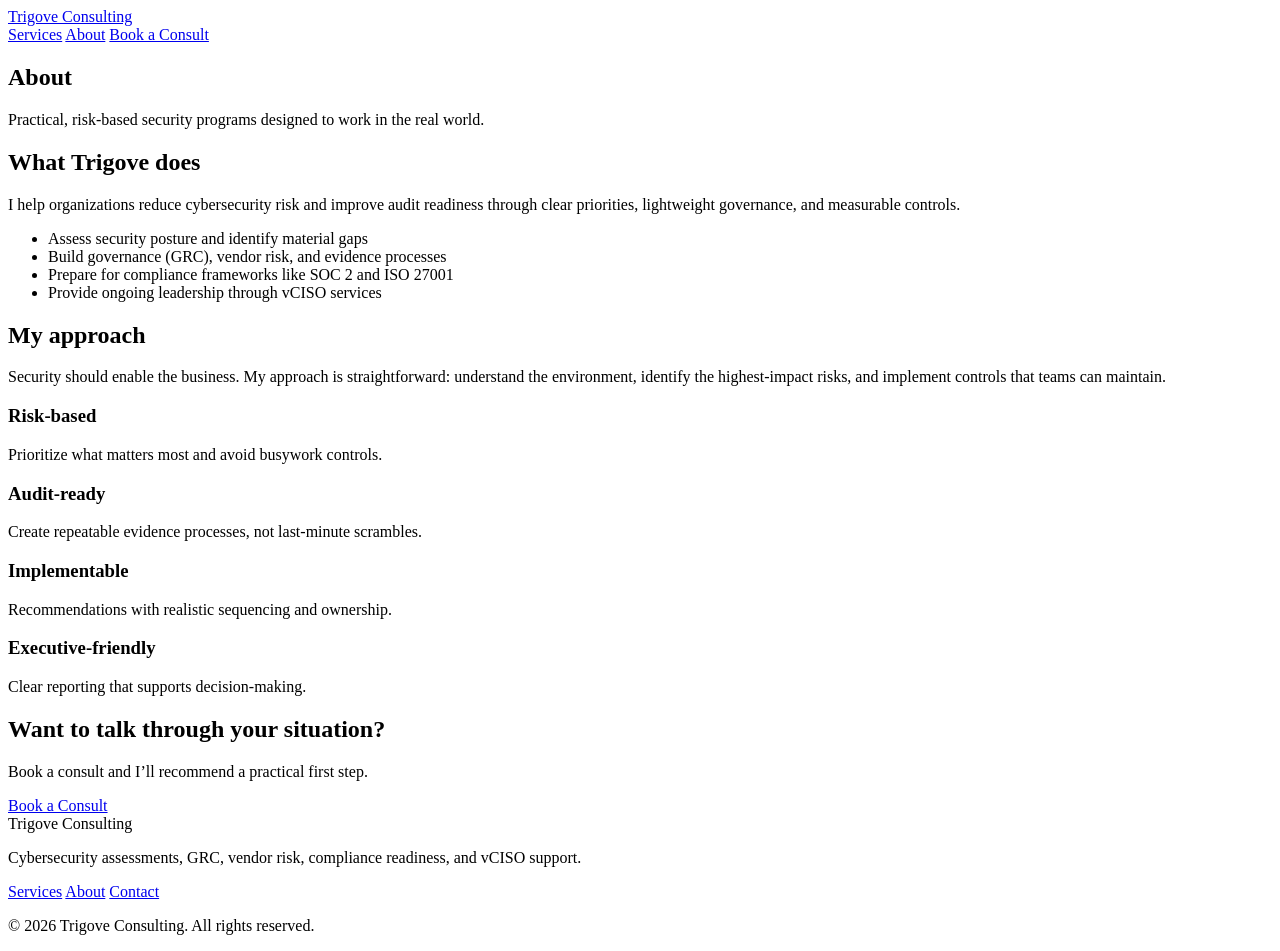
==== about.html @ 60529ab6 "Create about.html" ====
<!doctype html>
<html lang="en">
<head>
  <meta charset="utf-8" />
  <meta name="viewport" content="width=device-width, initial-scale=1" />
  <title>About | Trigove Consulting</title>
  <meta name="description" content="Trigove Consulting provides practical cybersecurity consulting for SMBs and growing teams." />
  <link rel="stylesheet" href="styles.css" />
</head>
<body>
  <header class="site-header">
    <div class="container header-inner">
      <a class="brand" href="index.html">
        <span class="brand-mark"></span>
        <span class="brand-text">Trigove Consulting</span>
      </a>

      <nav class="nav">
        <a href="services.html">Services</a>
        <a href="about.html" aria-current="page">About</a>
        <a href="contact.html" class="btn btn-primary">Book a Consult</a>
      </nav>
    </div>
  </header>

  <main>
    <section class="page-hero">
      <div class="container">
        <h1>About</h1>
        <p class="lead">
          Practical, risk-based security programs designed to work in the real world.
        </p>
      </div>
    </section>

    <section class="section">
      <div class="container split">
        <div class="card">
          <h2>What Trigove does</h2>
          <p class="muted">
            I help organizations reduce cybersecurity risk and improve audit readiness through clear priorities,
            lightweight governance, and measurable controls.
          </p>
          <ul class="checklist">
            <li>Assess security posture and identify material gaps</li>
            <li>Build governance (GRC), vendor risk, and evidence processes</li>
            <li>Prepare for compliance frameworks like SOC 2 and ISO 27001</li>
            <li>Provide ongoing leadership through vCISO services</li>
          </ul>
        </div>

        <div>
          <h2>My approach</h2>
          <p class="muted">
            Security should enable the business. My approach is straightforward: understand the environment,
            identify the highest-impact risks, and implement controls that teams can maintain.
          </p>
          <div class="grid-2">
            <div class="card">
              <h3>Risk-based</h3>
              <p>Prioritize what matters most and avoid busywork controls.</p>
            </div>
            <div class="card">
              <h3>Audit-ready</h3>
              <p>Create repeatable evidence processes, not last-minute scrambles.</p>
            </div>
            <div class="card">
              <h3>Implementable</h3>
              <p>Recommendations with realistic sequencing and ownership.</p>
            </div>
            <div class="card">
              <h3>Executive-friendly</h3>
              <p>Clear reporting that supports decision-making.</p>
            </div>
          </div>
        </div>
      </div>
    </section>

    <section class="section alt">
      <div class="container">
        <div class="cta-banner">
          <div>
            <h2>Want to talk through your situation?</h2>
            <p class="muted">Book a consult and I’ll recommend a practical first step.</p>
          </div>
          <a class="btn btn-primary" href="contact.html">Book a Consult</a>
        </div>
      </div>
    </section>
  </main>

  <footer class="site-footer">
    <div class="container footer-inner">
      <div>
        <div class="footer-brand">Trigove Consulting</div>
        <p class="muted small">Cybersecurity assessments, GRC, vendor risk, compliance readiness, and vCISO support.</p>
      </div>
      <div class="footer-links">
        <a href="services.html">Services</a>
        <a href="about.html">About</a>
        <a href="contact.html">Contact</a>
      </div>
    </div>
    <div class="container footer-bottom">
      <p class="muted small">© <span id="year"></span> Trigove Consulting. All rights reserved.</p>
    </div>
  </footer>

  <script>
    document.getElementById("year").textContent = new Date().getFullYear();
  </script>
</body>
</html>
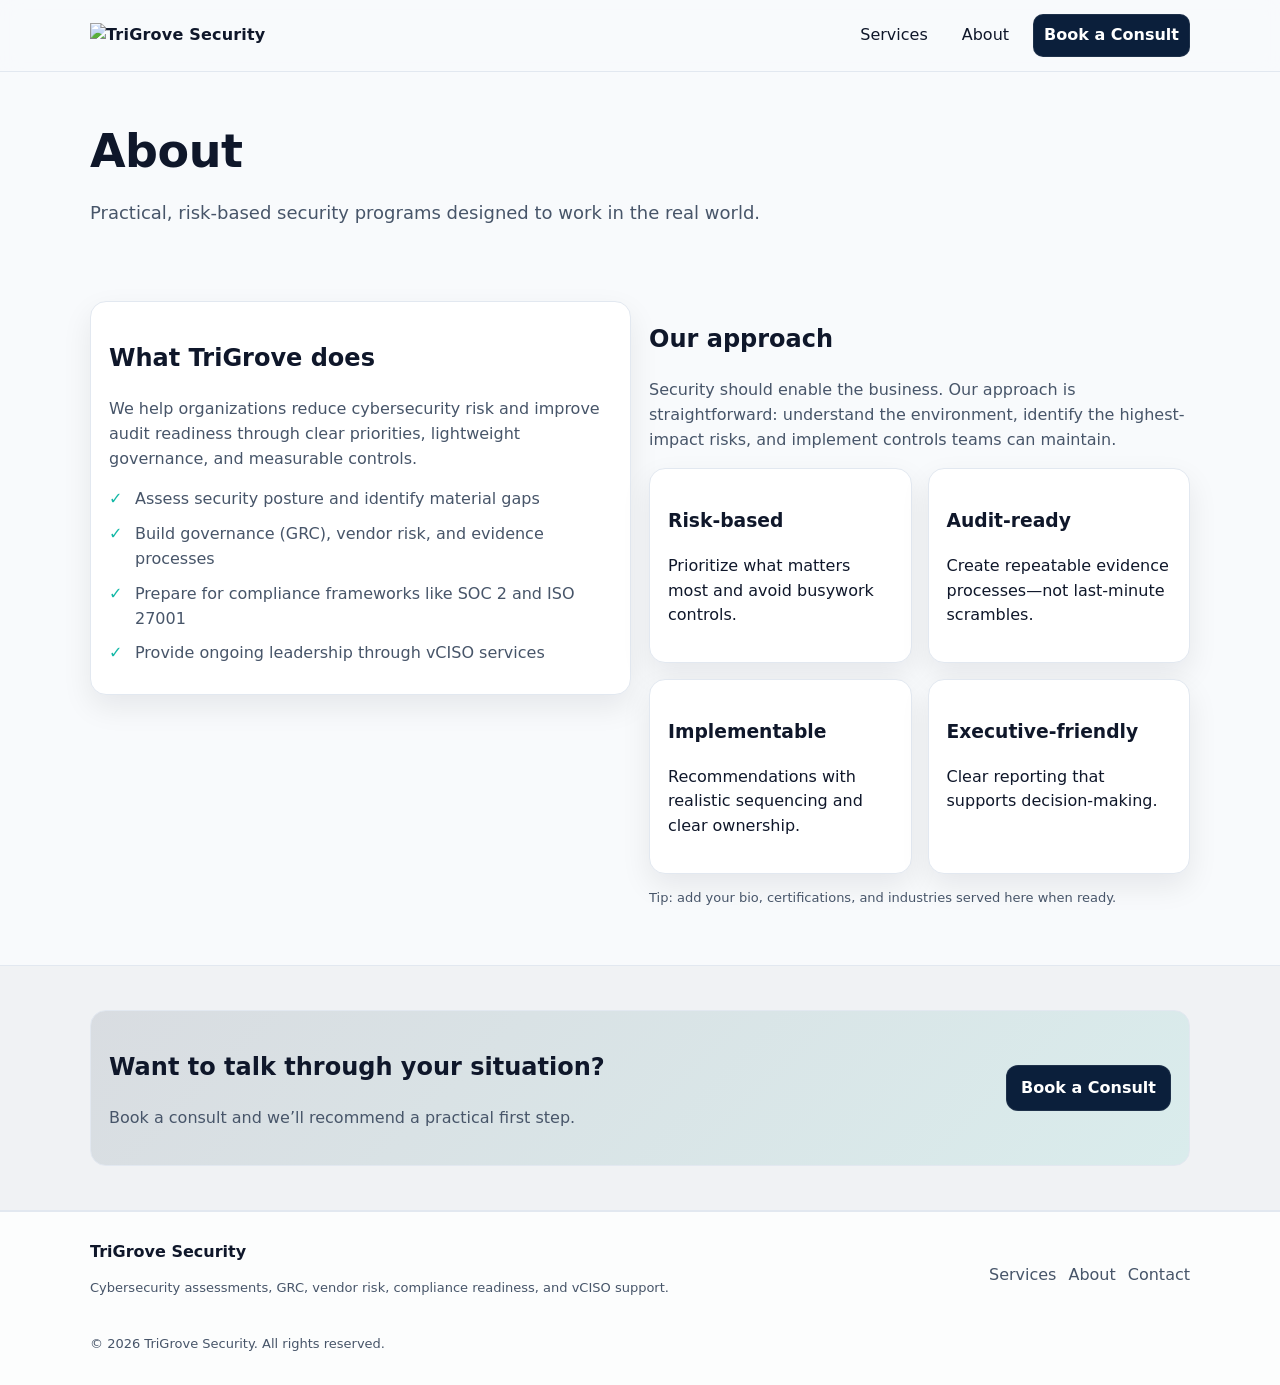
==== commit 0d57314b: "Update branding from Trigove to TriGrove Security" ====
--- a/about.html
+++ b/about.html
@@ -3,16 +3,16 @@
 <head>
   <meta charset="utf-8" />
   <meta name="viewport" content="width=device-width, initial-scale=1" />
-  <title>About | Trigove Consulting</title>
-  <meta name="description" content="Trigove Consulting provides practical cybersecurity consulting for SMBs and growing teams." />
+  <title>About | TriGrove Security</title>
+  <meta name="description" content="TriGrove Security provides practical cybersecurity consulting for SMBs and growing teams." />
+  <link rel="icon" href="assets/favicon.png" />
   <link rel="stylesheet" href="styles.css" />
 </head>
 <body>
   <header class="site-header">
     <div class="container header-inner">
-      <a class="brand" href="index.html">
-        <span class="brand-mark"></span>
-        <span class="brand-text">Trigove Consulting</span>
+      <a class="brand" href="index.html" aria-label="TriGrove Security home">
+        <img class="logo" src="assets/logo-light.png" alt="TriGrove Security" />
       </a>
 
       <nav class="nav">
@@ -27,18 +27,16 @@
     <section class="page-hero">
       <div class="container">
         <h1>About</h1>
-        <p class="lead">
-          Practical, risk-based security programs designed to work in the real world.
-        </p>
+        <p class="lead">Practical, risk-based security programs designed to work in the real world.</p>
       </div>
     </section>
 
     <section class="section">
       <div class="container split">
         <div class="card">
-          <h2>What Trigove does</h2>
+          <h2>What TriGrove does</h2>
           <p class="muted">
-            I help organizations reduce cybersecurity risk and improve audit readiness through clear priorities,
+            We help organizations reduce cybersecurity risk and improve audit readiness through clear priorities,
             lightweight governance, and measurable controls.
           </p>
           <ul class="checklist">
@@ -50,11 +48,12 @@
         </div>
 
         <div>
-          <h2>My approach</h2>
+          <h2>Our approach</h2>
           <p class="muted">
-            Security should enable the business. My approach is straightforward: understand the environment,
-            identify the highest-impact risks, and implement controls that teams can maintain.
+            Security should enable the business. Our approach is straightforward: understand the environment,
+            identify the highest-impact risks, and implement controls teams can maintain.
           </p>
+
           <div class="grid-2">
             <div class="card">
               <h3>Risk-based</h3>
@@ -62,17 +61,21 @@
             </div>
             <div class="card">
               <h3>Audit-ready</h3>
-              <p>Create repeatable evidence processes, not last-minute scrambles.</p>
+              <p>Create repeatable evidence processes—not last-minute scrambles.</p>
             </div>
             <div class="card">
               <h3>Implementable</h3>
-              <p>Recommendations with realistic sequencing and ownership.</p>
+              <p>Recommendations with realistic sequencing and clear ownership.</p>
             </div>
             <div class="card">
               <h3>Executive-friendly</h3>
               <p>Clear reporting that supports decision-making.</p>
             </div>
           </div>
+
+          <p class="muted small" style="margin-top: 14px;">
+            Tip: add your bio, certifications, and industries served here when ready.
+          </p>
         </div>
       </div>
     </section>
@@ -82,7 +85,7 @@
         <div class="cta-banner">
           <div>
             <h2>Want to talk through your situation?</h2>
-            <p class="muted">Book a consult and I’ll recommend a practical first step.</p>
+            <p class="muted">Book a consult and we’ll recommend a practical first step.</p>
           </div>
           <a class="btn btn-primary" href="contact.html">Book a Consult</a>
         </div>
@@ -93,7 +96,7 @@
   <footer class="site-footer">
     <div class="container footer-inner">
       <div>
-        <div class="footer-brand">Trigove Consulting</div>
+        <div class="footer-brand">TriGrove Security</div>
         <p class="muted small">Cybersecurity assessments, GRC, vendor risk, compliance readiness, and vCISO support.</p>
       </div>
       <div class="footer-links">
@@ -103,7 +106,7 @@
       </div>
     </div>
     <div class="container footer-bottom">
-      <p class="muted small">© <span id="year"></span> Trigove Consulting. All rights reserved.</p>
+      <p class="muted small">© <span id="year"></span> TriGrove Security. All rights reserved.</p>
     </div>
   </footer>
 
--- a/styles.css
+++ b/styles.css
@@ -0,0 +1,299 @@
+:root{
+  --bg: #F8FAFC;
+  --panel: #FFFFFF;
+  --text: #0F172A;
+  --muted: #475569;
+  --border: #E2E8F0;
+
+  --primary: #0B1F3B;   /* navy */
+  --accent: #14B8A6;    /* teal */
+  --accent-2: #3B82F6;  /* optional highlight */
+
+  --radius: 16px;
+  --shadow: 0 12px 30px rgba(2,6,23,0.08);
+}
+
+*{ box-sizing:border-box; }
+html,body{ margin:0; padding:0; }
+body{
+  font-family: system-ui, -apple-system, Segoe UI, Roboto, Helvetica, Arial, sans-serif;
+  background: var(--bg);
+  color: var(--text);
+  line-height: 1.55;
+}
+
+.container{
+  width: min(1100px, 92vw);
+  margin: 0 auto;
+}
+
+.site-header{
+  position: sticky;
+  top: 0;
+  background: rgba(248,250,252,0.85);
+  backdrop-filter: blur(10px);
+  border-bottom: 1px solid var(--border);
+  z-index: 10;
+}
+
+.header-inner{
+  display:flex;
+  align-items:center;
+  justify-content: space-between;
+  padding: 14px 0;
+  gap: 16px;
+}
+
+.brand{
+  display:flex;
+  align-items:center;
+  gap: 10px;
+  text-decoration:none;
+  color: var(--text);
+  font-weight: 700;
+  letter-spacing: 0.2px;
+}
+.brand-mark{
+  width: 14px;
+  height: 14px;
+  border-radius: 5px;
+  background: linear-gradient(135deg, var(--accent), var(--primary));
+  display:inline-block;
+}
+
+.nav{
+  display:flex;
+  gap: 14px;
+  align-items:center;
+}
+.nav a{
+  text-decoration:none;
+  color: var(--text);
+  padding: 8px 10px;
+  border-radius: 10px;
+}
+.nav a:hover{
+  background: rgba(2,6,23,0.05);
+}
+
+.btn{
+  display:inline-flex;
+  align-items:center;
+  justify-content:center;
+  padding: 10px 14px;
+  border-radius: 12px;
+  border: 1px solid var(--border);
+  text-decoration:none;
+  font-weight: 600;
+  cursor:pointer;
+}
+.btn-primary{
+  background: var(--primary);
+  color: white !important;
+  border-color: rgba(255,255,255,0.08);
+}
+.btn-primary:hover{ filter: brightness(1.05); }
+.btn-ghost{
+  background: transparent;
+}
+.btn-ghost:hover{
+  background: rgba(2,6,23,0.05);
+}
+
+.hero{
+  padding: 54px 0 18px;
+}
+.hero-grid{
+  display:grid;
+  grid-template-columns: 1.25fr 0.75fr;
+  gap: 26px;
+  align-items: start;
+}
+.eyebrow{
+  color: var(--muted);
+  font-weight: 600;
+  margin: 0 0 10px;
+}
+h1{
+  font-size: clamp(30px, 4vw, 46px);
+  margin: 0 0 12px;
+  letter-spacing: -0.5px;
+}
+.lead{
+  font-size: 18px;
+  color: var(--muted);
+  margin: 0 0 18px;
+}
+.cta-row{
+  display:flex;
+  gap: 12px;
+  flex-wrap: wrap;
+  margin: 18px 0;
+}
+
+.hero-bullets{
+  margin: 12px 0 0;
+  padding-left: 18px;
+  color: var(--muted);
+}
+
+.section{
+  padding: 44px 0;
+}
+.section.alt{
+  background: rgba(2,6,23,0.03);
+  border-top: 1px solid var(--border);
+  border-bottom: 1px solid var(--border);
+}
+
+.page-hero{
+  padding: 44px 0 12px;
+}
+
+.card{
+  background: var(--panel);
+  border: 1px solid var(--border);
+  border-radius: var(--radius);
+  box-shadow: var(--shadow);
+  padding: 18px;
+}
+.hero-card .mini-card{
+  border: 1px solid var(--border);
+  border-radius: 14px;
+  padding: 14px;
+  background: rgba(248,250,252,0.7);
+}
+.card-title{ margin-top:0; }
+
+.stack{
+  display:flex;
+  flex-direction: column;
+  gap: 12px;
+}
+
+.grid-2{
+  display:grid;
+  grid-template-columns: 1fr 1fr;
+  gap: 16px;
+  margin-top: 16px;
+}
+.grid-3{
+  display:grid;
+  grid-template-columns: 1fr 1fr 1fr;
+  gap: 16px;
+  margin-top: 16px;
+}
+
+.split{
+  display:grid;
+  grid-template-columns: 1fr 1fr;
+  gap: 18px;
+  align-items: start;
+}
+
+.muted{ color: var(--muted); }
+.small{ font-size: 13px; }
+
+.bullet{
+  margin: 10px 0 0;
+  padding-left: 18px;
+  color: var(--muted);
+}
+.checklist{
+  margin: 12px 0 0;
+  padding-left: 0;
+  list-style: none;
+  color: var(--muted);
+}
+.checklist li{
+  padding-left: 26px;
+  position: relative;
+  margin: 10px 0;
+}
+.checklist li::before{
+  content: "✓";
+  position: absolute;
+  left: 0;
+  top: 0;
+  color: var(--accent);
+  font-weight: 800;
+}
+
+.text-link{
+  display:inline-block;
+  margin-top: 10px;
+  color: var(--primary);
+  font-weight: 700;
+  text-decoration: none;
+}
+.text-link:hover{ text-decoration: underline; }
+
+.sep{
+  border: none;
+  border-top: 1px solid var(--border);
+  margin: 16px 0;
+}
+
+label{
+  display:block;
+  font-weight: 600;
+  margin: 12px 0 6px;
+}
+input, textarea, select{
+  width: 100%;
+  padding: 10px 12px;
+  border-radius: 12px;
+  border: 1px solid var(--border);
+  font: inherit;
+  background: white;
+}
+input:focus, textarea:focus, select:focus{
+  outline: 3px solid rgba(20,184,166,0.2);
+  border-color: rgba(20,184,166,0.6);
+}
+
+.cta-banner{
+  display:flex;
+  align-items:center;
+  justify-content: space-between;
+  gap: 16px;
+  padding: 18px;
+  border-radius: var(--radius);
+  background: linear-gradient(135deg, rgba(11,31,59,0.10), rgba(20,184,166,0.10));
+  border: 1px solid var(--border);
+}
+
+.site-footer{
+  padding: 28px 0 18px;
+  border-top: 1px solid var(--border);
+  background: rgba(255,255,255,0.6);
+}
+.footer-inner{
+  display:flex;
+  justify-content: space-between;
+  gap: 18px;
+  flex-wrap: wrap;
+}
+.footer-brand{
+  font-weight: 800;
+}
+.footer-links{
+  display:flex;
+  gap: 12px;
+  align-items:center;
+}
+.footer-links a{
+  color: var(--muted);
+  text-decoration:none;
+}
+.footer-links a:hover{ text-decoration: underline; }
+.footer-bottom{
+  padding-top: 10px;
+}
+
+@media (max-width: 900px){
+  .hero-grid, .split{ grid-template-columns: 1fr; }
+  .grid-3{ grid-template-columns: 1fr; }
+  .grid-2{ grid-template-columns: 1fr; }
+  .nav{ gap: 8px; }
+}
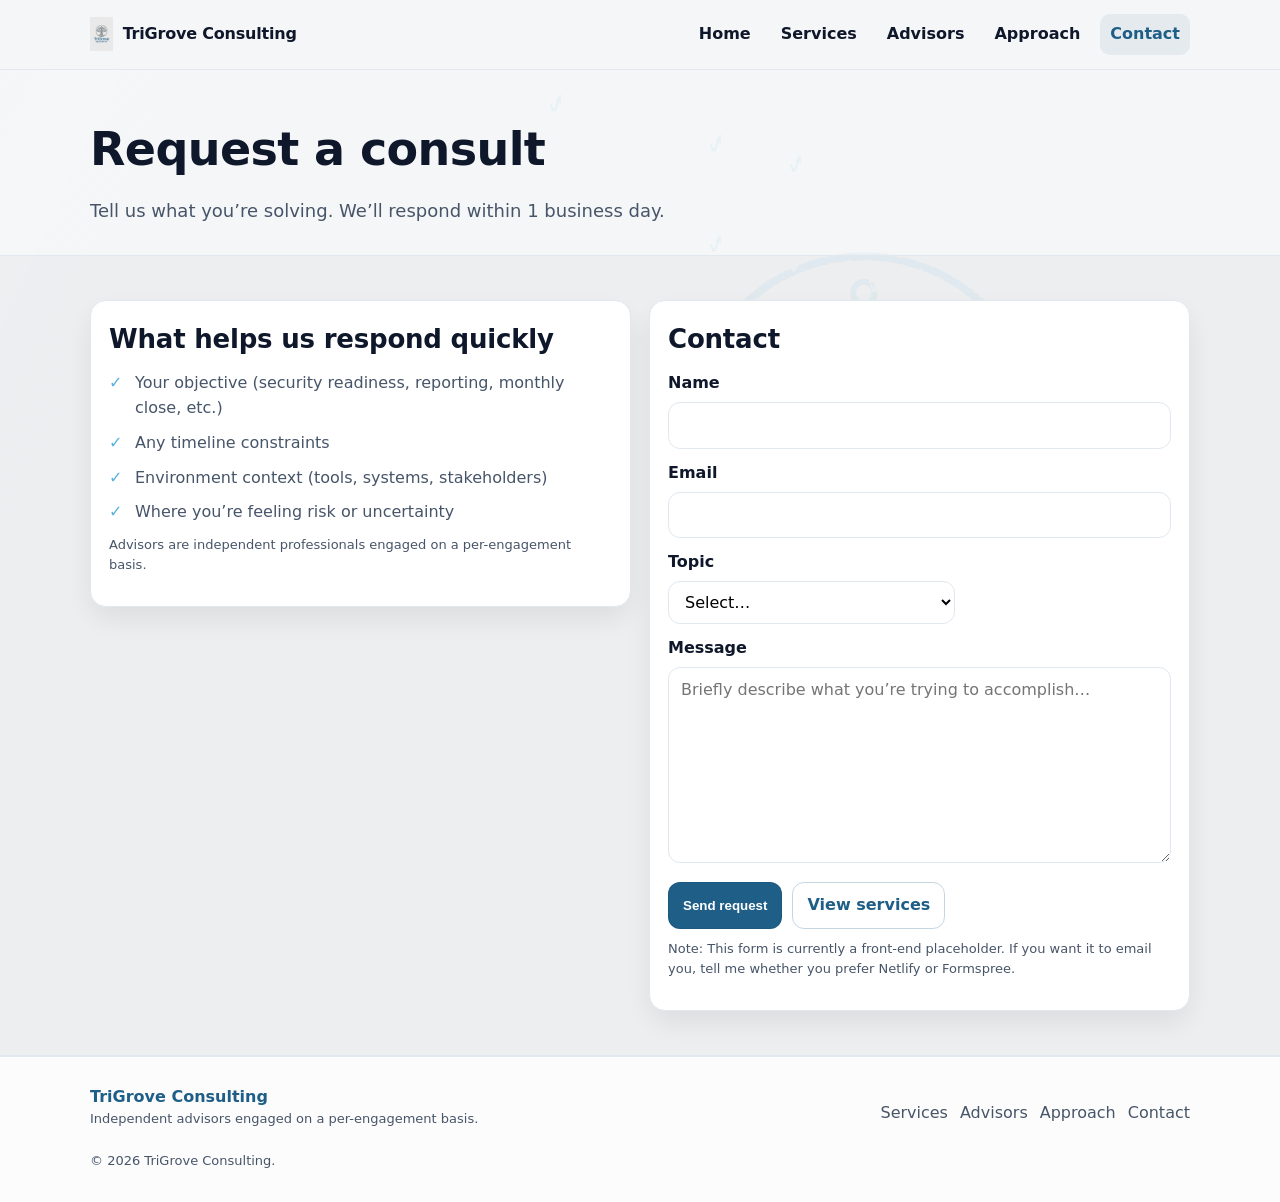
==== commit cf51a32b: "Update About page to Contact page with new content" ====
--- a/about.html
+++ b/about.html
@@ -2,116 +2,120 @@
 <html lang="en">
 <head>
   <meta charset="utf-8" />
-  <meta name="viewport" content="width=device-width, initial-scale=1" />
-  <title>About | TriGrove Security</title>
-  <meta name="description" content="TriGrove Security provides practical cybersecurity consulting for SMBs and growing teams." />
-  <link rel="icon" href="assets/favicon.png" />
-  <link rel="stylesheet" href="styles.css" />
+  <meta name="viewport" content="width=device-width,initial-scale=1" />
+  <title>Contact | TriGrove Consulting</title>
+  <link rel="stylesheet" href="./styles.css" />
 </head>
-<body>
-  <header class="site-header">
-    <div class="container header-inner">
-      <a class="brand" href="index.html" aria-label="TriGrove Security home">
-        <img class="logo" src="assets/logo-light.png" alt="TriGrove Security" />
-      </a>
+<body data-page="contact">
 
-      <nav class="nav">
-        <a href="services.html">Services</a>
-        <a href="about.html" aria-current="page">About</a>
-        <a href="contact.html" class="btn btn-primary">Book a Consult</a>
-      </nav>
+<header class="site-header">
+  <div class="container header-inner">
+    <a class="brand" href="./index.html">
+      <img class="logo" src="./assets/logo-light.png" alt="TriGrove Consulting" />
+      <span class="brand-name">TriGrove Consulting</span>
+    </a>
+
+    <nav class="nav" aria-label="Primary">
+      <a href="./index.html">Home</a>
+      <a href="./services.html">Services</a>
+      <a href="./advisors.html">Advisors</a>
+      <a href="./approach.html">Approach</a>
+      <a href="./contact.html" aria-current="page">Contact</a>
+    </nav>
+  </div>
+</header>
+
+<main>
+  <section class="page-hero">
+    <div class="container">
+      <h1>Request a consult</h1>
+      <p class="lead">Tell us what you’re solving. We’ll respond within 1 business day.</p>
     </div>
-  </header>
+  </section>
 
-  <main>
-    <section class="page-hero">
-      <div class="container">
-        <h1>About</h1>
-        <p class="lead">Practical, risk-based security programs designed to work in the real world.</p>
+  <section class="section alt">
+    <div class="container split">
+      <div class="card">
+        <h2>What helps us respond quickly</h2>
+        <ul class="checklist">
+          <li>Your objective (security readiness, reporting, monthly close, etc.)</li>
+          <li>Any timeline constraints</li>
+          <li>Environment context (tools, systems, stakeholders)</li>
+          <li>Where you’re feeling risk or uncertainty</li>
+        </ul>
+        <p class="small muted">Advisors are independent professionals engaged on a per-engagement basis.</p>
       </div>
-    </section>
 
-    <section class="section">
-      <div class="container split">
-        <div class="card">
-          <h2>What TriGrove does</h2>
-          <p class="muted">
-            We help organizations reduce cybersecurity risk and improve audit readiness through clear priorities,
-            lightweight governance, and measurable controls.
-          </p>
-          <ul class="checklist">
-            <li>Assess security posture and identify material gaps</li>
-            <li>Build governance (GRC), vendor risk, and evidence processes</li>
-            <li>Prepare for compliance frameworks like SOC 2 and ISO 27001</li>
-            <li>Provide ongoing leadership through vCISO services</li>
-          </ul>
-        </div>
+      <div class="card">
+        <h2>Contact</h2>
 
-        <div>
-          <h2>Our approach</h2>
-          <p class="muted">
-            Security should enable the business. Our approach is straightforward: understand the environment,
-            identify the highest-impact risks, and implement controls teams can maintain.
-          </p>
+        <!-- Front-end skeleton form (not wired to email yet) -->
+        <form>
+          <label for="name">Name</label>
+          <input id="name" name="name" autocomplete="name" required />
 
-          <div class="grid-2">
-            <div class="card">
-              <h3>Risk-based</h3>
-              <p>Prioritize what matters most and avoid busywork controls.</p>
-            </div>
-            <div class="card">
-              <h3>Audit-ready</h3>
-              <p>Create repeatable evidence processes—not last-minute scrambles.</p>
-            </div>
-            <div class="card">
-              <h3>Implementable</h3>
-              <p>Recommendations with realistic sequencing and clear ownership.</p>
-            </div>
-            <div class="card">
-              <h3>Executive-friendly</h3>
-              <p>Clear reporting that supports decision-making.</p>
-            </div>
+          <label for="email">Email</label>
+          <input id="email" name="email" type="email" autocomplete="email" required />
+
+          <label for="topic">Topic</label>
+          <select id="topic" name="topic" required>
+            <option value="">Select…</option>
+
+            <!-- Cybersecurity -->
+            <option value="assessment">Assessment + roadmap</option>
+            <option value="architecture">Architecture review</option>
+            <option value="soc2">SOC 2 readiness</option>
+            <option value="iso">ISO 27001 alignment</option>
+            <option value="metrics">Security metrics & reporting</option>
+            <option value="vciso">vCISO advisory</option>
+            <option value="tabletop">Incident readiness tabletop</option>
+            <option value="recovery">Recovery readiness validation</option>
+            <option value="vendorrisk">Vendor risk (TPRM)</option>
+
+            <!-- Operations advisory -->
+            <option value="bookkeeping">Bookkeeping oversight</option>
+            <option value="ap-ar">AP/AR process management</option>
+            <option value="reporting">Management reporting</option>
+
+            <option value="other">Other</option>
+          </select>
+
+          <label for="message">Message</label>
+          <textarea id="message" name="message" rows="7" placeholder="Briefly describe what you’re trying to accomplish…" required></textarea>
+
+          <div class="cta-row" style="margin-top:12px;">
+            <button class="btn btn-primary" type="submit">Send request</button>
+            <a class="btn btn-ghost" href="./services.html">View services</a>
           </div>
 
-          <p class="muted small" style="margin-top: 14px;">
-            Tip: add your bio, certifications, and industries served here when ready.
+          <p class="small muted" style="margin-top:10px;">
+            Note: This form is currently a front-end placeholder. If you want it to email you, tell me whether you prefer Netlify or Formspree.
           </p>
-        </div>
-      </div>
-    </section>
-
-    <section class="section alt">
-      <div class="container">
-        <div class="cta-banner">
-          <div>
-            <h2>Want to talk through your situation?</h2>
-            <p class="muted">Book a consult and we’ll recommend a practical first step.</p>
-          </div>
-          <a class="btn btn-primary" href="contact.html">Book a Consult</a>
-        </div>
-      </div>
-    </section>
-  </main>
-
-  <footer class="site-footer">
-    <div class="container footer-inner">
-      <div>
-        <div class="footer-brand">TriGrove Security</div>
-        <p class="muted small">Cybersecurity assessments, GRC, vendor risk, compliance readiness, and vCISO support.</p>
-      </div>
-      <div class="footer-links">
-        <a href="services.html">Services</a>
-        <a href="about.html">About</a>
-        <a href="contact.html">Contact</a>
+        </form>
       </div>
     </div>
-    <div class="container footer-bottom">
-      <p class="muted small">© <span id="year"></span> TriGrove Security. All rights reserved.</p>
+  </section>
+</main>
+
+<footer class="site-footer">
+  <div class="container footer-inner">
+    <div>
+      <div class="footer-brand">TriGrove Consulting</div>
+      <p class="small muted" style="max-width: 520px;">Independent advisors engaged on a per-engagement basis.</p>
     </div>
-  </footer>
+    <div class="footer-links">
+      <a href="./services.html">Services</a>
+      <a href="./advisors.html">Advisors</a>
+      <a href="./approach.html">Approach</a>
+      <a href="./contact.html">Contact</a>
+    </div>
+  </div>
+  <div class="container" style="padding-top:10px;">
+    <p class="small muted">© <span id="y"></span> TriGrove Consulting.</p>
+  </div>
+</footer>
 
-  <script>
-    document.getElementById("year").textContent = new Date().getFullYear();
-  </script>
+<script src="./main.js"></script>
+<script>document.getElementById("y").textContent = new Date().getFullYear();</script>
 </body>
 </html>
--- a/styles.css
+++ b/styles.css
@@ -1,47 +1,175 @@
+/* =========================================================
+   TriGrove Consulting — Consulting site theme
+   GitHub Pages safe relative paths
+   Requires: ./assets/logo-mark.svg
+========================================================= */
+
 :root{
-  --bg: #F8FAFC;
-  --panel: #FFFFFF;
+  /* Light (enterprise) */
+  --bg: #F5F6F7;
+  --surface: #FFFFFF;
   --text: #0F172A;
   --muted: #475569;
   --border: #E2E8F0;
 
-  --primary: #0B1F3B;   /* navy */
-  --accent: #14B8A6;    /* teal */
-  --accent-2: #3B82F6;  /* optional highlight */
-
+  /* Brand */
+  --primary: #1E5E87;   /* deep blue */
+  --accent:  #57B2DD;   /* cyan */
+  --slate:   #4E5B5F;   /* slate */
+
+  /* Dark (cyber) */
+  --dark-bg: #0B1220;
+  --dark-surface: #0F1B2D;
+  --dark-text: #E6EEF6;
+  --dark-muted: #A8B5C2;
+  --dark-border: #1C2B3E;
+
+  /* Layout tokens */
   --radius: 16px;
+  --radius-sm: 14px;
   --shadow: 0 12px 30px rgba(2,6,23,0.08);
-}
-
-*{ box-sizing:border-box; }
-html,body{ margin:0; padding:0; }
+  --shadow-soft: 0 10px 22px rgba(2,6,23,0.06);
+  --shadow-dark: 0 18px 46px rgba(0,0,0,0.22);
+
+  --t-fast: 120ms;
+  --t-med: 180ms;
+
+  /* Watermark tuning */
+  --wm-opacity: 0.055;
+  --wm-size: min(640px, 76vw);
+  --wm-x: 85%;
+  --wm-y: 12%;
+
+  /* Fiber sweep tuning */
+  --fiber-opacity: 0.50;
+  --fiber-duration: 9s;
+}
+
+/* ---------------------------
+   Base / Reset
+---------------------------- */
+*{ box-sizing: border-box; }
+html, body{ margin:0; padding:0; }
+
 body{
+  position: relative;
+  overflow-x: hidden;
+
   font-family: system-ui, -apple-system, Segoe UI, Roboto, Helvetica, Arial, sans-serif;
   background: var(--bg);
   color: var(--text);
   line-height: 1.55;
-}
+  text-rendering: optimizeLegibility;
+}
+
+img{ max-width:100%; height:auto; display:block; }
+a{ color: inherit; }
 
 .container{
   width: min(1100px, 92vw);
   margin: 0 auto;
 }
 
+/* ---------------------------
+   Watermark + subtle fiber sweep
+---------------------------- */
+.site-header, main, footer{
+  position: relative;
+  z-index: 2;
+}
+
+body::before{
+  content:"";
+  position: fixed;
+  inset: 0;
+  z-index: 0;
+  pointer-events: none;
+
+  background-image: url("./assets/logo-mark.svg");
+  background-repeat: no-repeat;
+  background-position: var(--wm-x) var(--wm-y);
+  background-size: var(--wm-size);
+
+  opacity: var(--wm-opacity);
+  filter: saturate(1.05) contrast(1.05);
+}
+
+body::after{
+  content:"";
+  position: fixed;
+  inset: 0;
+  z-index: 1;
+  pointer-events: none;
+
+  background:
+    repeating-linear-gradient(
+      135deg,
+      rgba(87,178,221,0.04) 0px,
+      rgba(87,178,221,0.04) 1px,
+      transparent 1px,
+      transparent 12px
+    ),
+    radial-gradient(
+      900px 520px at 0% 35%,
+      rgba(87,178,221,0.16),
+      transparent 60%
+    ),
+    linear-gradient(
+      115deg,
+      transparent 0%,
+      rgba(87,178,221,0.06) 34%,
+      rgba(87,178,221,0.18) 50%,
+      rgba(30,94,135,0.10) 62%,
+      transparent 78%
+    );
+
+  mix-blend-mode: screen;
+  opacity: var(--fiber-opacity);
+
+  transform: translateX(-55%) translateY(-6%);
+  animation: fiberSweep var(--fiber-duration) linear infinite;
+  filter: blur(0.2px);
+}
+
+@keyframes fiberSweep{
+  0%   { transform: translateX(-60%) translateY(-7%); }
+  100% { transform: translateX(60%)  translateY(7%); }
+}
+
+@media (prefers-reduced-motion: reduce){
+  body::after{ animation: none; }
+}
+
+@media (max-width: 900px){
+  :root{
+    --wm-size: min(460px, 88vw);
+    --wm-opacity: 0.045;
+    --fiber-opacity: 0.34;
+    --fiber-duration: 11s;
+    --wm-x: 78%;
+    --wm-y: 10%;
+  }
+}
+
+/* ---------------------------
+   Header / Nav
+---------------------------- */
 .site-header{
   position: sticky;
   top: 0;
-  background: rgba(248,250,252,0.85);
+  z-index: 50;
+
+  background: rgba(245,246,247,0.86);
   backdrop-filter: blur(10px);
   border-bottom: 1px solid var(--border);
-  z-index: 10;
 }
 
 .header-inner{
   display:flex;
   align-items:center;
   justify-content: space-between;
+  gap: 16px;
   padding: 14px 0;
-  gap: 16px;
 }
 
 .brand{
@@ -49,126 +177,149 @@
   align-items:center;
   gap: 10px;
   text-decoration:none;
+}
+
+.logo{
+  height: 34px;
+  width: auto;
+}
+
+.brand-name{
+  font-weight: 900;
+  letter-spacing: -0.2px;
   color: var(--text);
-  font-weight: 700;
-  letter-spacing: 0.2px;
-}
-.brand-mark{
-  width: 14px;
-  height: 14px;
-  border-radius: 5px;
-  background: linear-gradient(135deg, var(--accent), var(--primary));
-  display:inline-block;
+  white-space: nowrap;
 }
 
 .nav{
   display:flex;
-  gap: 14px;
-  align-items:center;
-}
+  align-items:center;
+  gap: 10px;
+}
+
 .nav a{
   text-decoration:none;
   color: var(--text);
   padding: 8px 10px;
   border-radius: 10px;
-}
+  font-weight: 650;
+  transition: background var(--t-fast) ease, color var(--t-fast) ease;
+}
+
 .nav a:hover{
-  background: rgba(2,6,23,0.05);
-}
-
-.btn{
-  display:inline-flex;
-  align-items:center;
-  justify-content:center;
-  padding: 10px 14px;
-  border-radius: 12px;
-  border: 1px solid var(--border);
-  text-decoration:none;
-  font-weight: 600;
-  cursor:pointer;
-}
-.btn-primary{
-  background: var(--primary);
-  color: white !important;
-  border-color: rgba(255,255,255,0.08);
-}
-.btn-primary:hover{ filter: brightness(1.05); }
-.btn-ghost{
-  background: transparent;
-}
-.btn-ghost:hover{
-  background: rgba(2,6,23,0.05);
-}
-
-.hero{
-  padding: 54px 0 18px;
-}
-.hero-grid{
-  display:grid;
-  grid-template-columns: 1.25fr 0.75fr;
-  gap: 26px;
-  align-items: start;
-}
-.eyebrow{
-  color: var(--muted);
-  font-weight: 600;
-  margin: 0 0 10px;
-}
+  background: rgba(2,6,23,0.04);
+}
+
+.nav a[aria-current="page"]{
+  color: var(--primary);
+  background: rgba(30,94,135,0.08);
+}
+
+.nav .nav-cta{
+  margin-left: 6px;
+}
+
+/* ---------------------------
+   Typography
+---------------------------- */
 h1{
   font-size: clamp(30px, 4vw, 46px);
   margin: 0 0 12px;
-  letter-spacing: -0.5px;
-}
+  letter-spacing: -0.6px;
+}
+
+h2{
+  font-size: 26px;
+  margin: 0 0 10px;
+  letter-spacing: -0.2px;
+}
+
+h3{
+  margin: 0 0 8px;
+  letter-spacing: -0.1px;
+}
+
+p{ margin: 0 0 12px; }
+
 .lead{
   font-size: 18px;
   color: var(--muted);
   margin: 0 0 18px;
 }
-.cta-row{
-  display:flex;
-  gap: 12px;
-  flex-wrap: wrap;
-  margin: 18px 0;
-}
-
-.hero-bullets{
-  margin: 12px 0 0;
-  padding-left: 18px;
-  color: var(--muted);
-}
-
-.section{
-  padding: 44px 0;
-}
+
+.muted{ color: var(--muted); }
+.small{ font-size: 13px; }
+
+/* ---------------------------
+   Buttons / Focus
+---------------------------- */
+.btn{
+  display:inline-flex;
+  align-items:center;
+  justify-content:center;
+  gap: 8px;
+
+  padding: 10px 14px;
+  border-radius: 12px;
+  border: 1px solid var(--border);
+
+  text-decoration:none;
+  font-weight: 750;
+  cursor:pointer;
+
+  transition:
+    transform var(--t-fast) ease,
+    filter var(--t-fast) ease,
+    background var(--t-fast) ease,
+    border-color var(--t-fast) ease,
+    box-shadow var(--t-fast) ease;
+}
+
+.btn:active{ transform: translateY(1px); }
+
+.btn-primary{
+  background: var(--primary);
+  color: #fff !important;
+  border-color: rgba(0,0,0,0.06);
+}
+
+.btn-primary:hover{ filter: brightness(1.05); }
+
+.btn-ghost{
+  background: transparent;
+  color: var(--primary);
+  border-color: rgba(30,94,135,0.25);
+}
+
+.btn-ghost:hover{
+  background: rgba(30,94,135,0.06);
+}
+
+.btn:focus,
+input:focus, textarea:focus, select:focus, button:focus{
+  outline: 3px solid rgba(87,178,221,0.25);
+  outline-offset: 2px;
+  border-color: rgba(87,178,221,0.65);
+}
+
+/* ---------------------------
+   Sections / Layout
+---------------------------- */
+.section{ padding: 44px 0; }
+
 .section.alt{
-  background: rgba(2,6,23,0.03);
+  background: rgba(15,23,42,0.03);
   border-top: 1px solid var(--border);
   border-bottom: 1px solid var(--border);
 }
 
-.page-hero{
-  padding: 44px 0 12px;
-}
-
-.card{
-  background: var(--panel);
-  border: 1px solid var(--border);
-  border-radius: var(--radius);
-  box-shadow: var(--shadow);
-  padding: 18px;
-}
-.hero-card .mini-card{
-  border: 1px solid var(--border);
-  border-radius: 14px;
-  padding: 14px;
-  background: rgba(248,250,252,0.7);
-}
-.card-title{ margin-top:0; }
-
-.stack{
-  display:flex;
-  flex-direction: column;
-  gap: 12px;
+.page-hero{ padding: 44px 0 12px; }
+
+.split{
+  display:grid;
+  grid-template-columns: 1fr 1fr;
+  gap: 18px;
+  align-items: start;
 }
 
 .grid-2{
@@ -177,6 +328,7 @@
   gap: 16px;
   margin-top: 16px;
 }
+
 .grid-3{
   display:grid;
   grid-template-columns: 1fr 1fr 1fr;
@@ -184,62 +336,263 @@
   margin-top: 16px;
 }
 
-.split{
-  display:grid;
-  grid-template-columns: 1fr 1fr;
-  gap: 18px;
-  align-items: start;
-}
-
-.muted{ color: var(--muted); }
-.small{ font-size: 13px; }
-
-.bullet{
-  margin: 10px 0 0;
-  padding-left: 18px;
+.cta-row{
+  display:flex;
+  gap: 10px;
+  flex-wrap: wrap;
+  margin-top: 8px;
+}
+
+/* ---------------------------
+   Cards
+---------------------------- */
+.card{
+  background: var(--surface);
+  border: 1px solid var(--border);
+  border-radius: var(--radius);
+  box-shadow: var(--shadow);
+  padding: 18px;
+
+  transition: transform var(--t-med) ease, box-shadow var(--t-med) ease, border-color var(--t-med) ease;
+}
+
+.card:hover{
+  transform: translateY(-1px);
+  box-shadow: var(--shadow-soft);
+  border-color: rgba(30,94,135,0.18);
+}
+
+.card-title{ margin: 0 0 12px; }
+
+.sep{
+  border: none;
+  border-top: 1px solid var(--border);
+  margin: 16px 0;
+}
+
+/* Badge */
+.badge{
+  display:inline-flex;
+  align-items:center;
+  gap: 8px;
+  padding: 6px 10px;
+  border-radius: 999px;
+  font-weight: 800;
+  font-size: 12px;
+  border: 1px solid rgba(30,94,135,0.22);
+  background: rgba(30,94,135,0.08);
+  color: var(--primary);
+}
+
+/* Tag */
+.tag-row{ display:flex; gap: 8px; flex-wrap: wrap; margin-top: 10px; }
+.tag{
+  display:inline-flex;
+  align-items:center;
+  padding: 4px 10px;
+  border-radius: 999px;
+  border: 1px solid var(--border);
+  background: rgba(255,255,255,0.65);
+  font-weight: 750;
+  font-size: 12px;
   color: var(--muted);
 }
+
+/* ---------------------------
+   Lists / Links
+---------------------------- */
 .checklist{
   margin: 12px 0 0;
   padding-left: 0;
   list-style: none;
   color: var(--muted);
 }
+
 .checklist li{
   padding-left: 26px;
   position: relative;
   margin: 10px 0;
 }
+
 .checklist li::before{
   content: "✓";
   position: absolute;
   left: 0;
   top: 0;
   color: var(--accent);
-  font-weight: 800;
+  font-weight: 900;
 }
 
 .text-link{
   display:inline-block;
   margin-top: 10px;
   color: var(--primary);
-  font-weight: 700;
+  font-weight: 800;
   text-decoration: none;
 }
+
 .text-link:hover{ text-decoration: underline; }
 
-.sep{
-  border: none;
-  border-top: 1px solid var(--border);
-  margin: 16px 0;
-}
-
+/* ---------------------------
+   HERO (Dark Cyber)
+---------------------------- */
+.hero{ padding: 54px 0 18px; }
+
+.hero-grid{
+  display:grid;
+  grid-template-columns: 1.25fr 0.75fr;
+  gap: 26px;
+  align-items: start;
+}
+
+.eyebrow{
+  font-weight: 850;
+  margin: 0 0 10px;
+  letter-spacing: 0.6px;
+  text-transform: uppercase;
+  font-size: 12px;
+}
+
+.hero-dark{
+  position: relative;
+
+  background:
+    radial-gradient(1200px 500px at 20% 20%, rgba(87,178,221,0.20), transparent 55%),
+    radial-gradient(900px 400px at 80% 40%, rgba(30,94,135,0.22), transparent 60%),
+    linear-gradient(180deg, rgba(11,18,32,1), rgba(9,16,29,1));
+
+  color: var(--dark-text);
+  border-bottom: 1px solid var(--dark-border);
+}
+
+.hero-dark .lead{ color: var(--dark-muted); }
+.hero-dark .eyebrow{ color: rgba(230,238,246,0.78); }
+
+.hero-logo{
+  height: 64px;
+  width: auto;
+  margin: 6px 0 14px;
+  opacity: 0.98;
+  filter: drop-shadow(0 10px 22px rgba(0,0,0,0.18));
+}
+
+/* In dark hero, primary becomes accent */
+.hero-dark .btn-primary{
+  background: var(--accent);
+  color: #06202B !important;
+  border-color: rgba(0,0,0,0.08);
+}
+
+.hero-dark .btn-ghost{
+  color: var(--dark-text);
+  border-color: rgba(230,238,246,0.20);
+}
+
+.hero-dark .btn-ghost:hover{
+  background: rgba(230,238,246,0.08);
+}
+
+/* Right-side hero card */
+.hero-card{
+  background: linear-gradient(180deg, rgba(255,255,255,0.92), rgba(255,255,255,0.86));
+  border-color: rgba(226,232,240,0.95);
+  box-shadow: var(--shadow-dark);
+}
+
+.stack{ display:flex; flex-direction: column; gap: 12px; }
+
+.hero-card .mini-card{
+  border: 1px solid var(--border);
+  border-radius: var(--radius-sm);
+  padding: 14px;
+  background: rgba(245,246,247,0.82);
+  color: var(--text);
+}
+
+.hero-card .mini-card h3{
+  color: var(--primary);
+  margin: 0 0 6px;
+}
+
+.hero-card .mini-card p{
+  color: var(--muted);
+  margin: 0;
+}
+
+/* ---------------------------
+   Advisors
+---------------------------- */
+.advisors-top{
+  display:flex;
+  align-items:flex-start;
+  justify-content: space-between;
+  gap: 16px;
+  flex-wrap: wrap;
+}
+
+.filters{
+  display:flex;
+  gap: 10px;
+  flex-wrap: wrap;
+  align-items:center;
+}
+
+select{
+  border: 1px solid var(--border);
+  border-radius: 12px;
+  padding: 10px 12px;
+  background: white;
+  font: inherit;
+}
+
+.advisor-card{
+  display:flex;
+  gap: 14px;
+  align-items:flex-start;
+}
+
+.avatar{
+  width: 56px;
+  height: 56px;
+  border-radius: 14px;
+  background: rgba(30,94,135,0.08);
+  border: 1px solid rgba(30,94,135,0.14);
+  display:flex;
+  align-items:center;
+  justify-content:center;
+  font-weight: 900;
+  color: var(--primary);
+  flex: 0 0 auto;
+}
+
+.advisor-meta h3{ margin-bottom: 4px; }
+
+/* ---------------------------
+   CTA Banner
+---------------------------- */
+.cta-banner{
+  display:flex;
+  align-items:center;
+  justify-content: space-between;
+  gap: 16px;
+
+  padding: 18px;
+  border-radius: var(--radius);
+
+  background: linear-gradient(135deg, rgba(30,94,135,0.10), rgba(87,178,221,0.10));
+  border: 1px solid var(--border);
+}
+
+/* ---------------------------
+   Forms
+---------------------------- */
 label{
   display:block;
-  font-weight: 600;
+  font-weight: 850;
   margin: 12px 0 6px;
 }
-input, textarea, select{
+
+input, textarea{
   width: 100%;
   padding: 10px 12px;
   border-radius: 12px;
@@ -247,53 +600,57 @@
   font: inherit;
   background: white;
 }
-input:focus, textarea:focus, select:focus{
-  outline: 3px solid rgba(20,184,166,0.2);
-  border-color: rgba(20,184,166,0.6);
-}
-
-.cta-banner{
-  display:flex;
-  align-items:center;
-  justify-content: space-between;
-  gap: 16px;
-  padding: 18px;
-  border-radius: var(--radius);
-  background: linear-gradient(135deg, rgba(11,31,59,0.10), rgba(20,184,166,0.10));
-  border: 1px solid var(--border);
-}
-
+
+textarea{ resize: vertical; }
+
+/* ---------------------------
+   Footer
+---------------------------- */
 .site-footer{
   padding: 28px 0 18px;
   border-top: 1px solid var(--border);
-  background: rgba(255,255,255,0.6);
-}
+  background: rgba(255,255,255,0.65);
+}
+
 .footer-inner{
   display:flex;
   justify-content: space-between;
   gap: 18px;
   flex-wrap: wrap;
 }
+
 .footer-brand{
-  font-weight: 800;
-}
+  font-weight: 900;
+  color: var(--primary);
+}
+
 .footer-links{
   display:flex;
   gap: 12px;
   align-items:center;
-}
+  flex-wrap: wrap;
+}
+
 .footer-links a{
   color: var(--muted);
   text-decoration:none;
 }
+
 .footer-links a:hover{ text-decoration: underline; }
-.footer-bottom{
-  padding-top: 10px;
-}
-
+
+/* ---------------------------
+   Responsive
+---------------------------- */
 @media (max-width: 900px){
   .hero-grid, .split{ grid-template-columns: 1fr; }
   .grid-3{ grid-template-columns: 1fr; }
   .grid-2{ grid-template-columns: 1fr; }
-  .nav{ gap: 8px; }
-}
+
+  .logo{ height: 30px; }
+  .hero-logo{ height: 56px; }
+
+  .nav{ gap: 6px; }
+  .nav .nav-cta{ display:none; }
+
+  .cta-banner{ flex-direction: column; align-items: flex-start; }
+}
